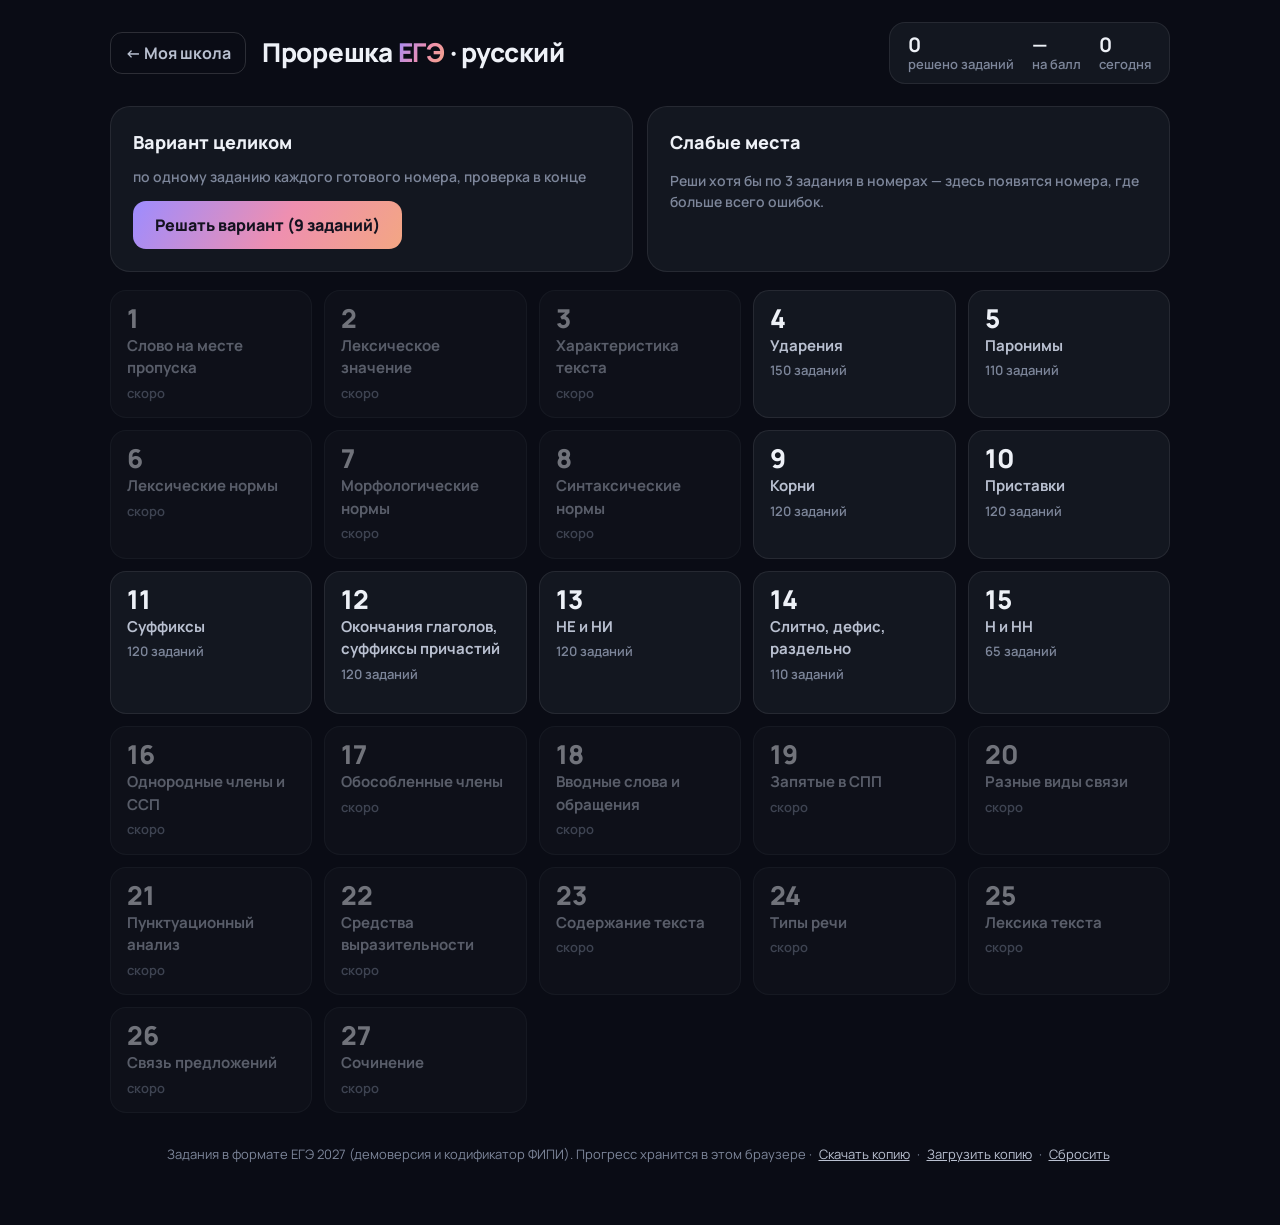
==== proreshka/index.html @ c7ff8497 "Прорешка ЕГЭ по русскому: номера 4, 5, 9–15 в формате 2027, варианты, кнопка в меню Co-Authored-By: " ====
<!doctype html>
<html lang="ru">
<head>
<meta charset="utf-8">
<meta name="viewport" content="width=device-width, initial-scale=1">
<title>Прорешка ЕГЭ — русский язык</title>
<link rel="icon" href="../icon.svg">
<link rel="preconnect" href="https://fonts.googleapis.com">
<link href="https://fonts.googleapis.com/css2?family=Manrope:wght@400;600;700;800&family=Lora:wght@500;600;700&display=swap" rel="stylesheet">
<style>
:root { --bg: #0a0c15; --card: #131720; --card2: #1a1f2b; --card3: #242a38; --line: rgba(255,255,255,.08); --line2: rgba(255,255,255,.14); --text: #eef1f7; --text2: #b9c0d0; --muted: #7d869a; --accent: #9d8cff; --rose: #ee8fb0; --gold: #f3cf7a; --ok: #5fd3a2; --bad: #ef6b6b; --grad: linear-gradient(120deg, #9d8cff, #ee8fb0 55%, #f3a683); --serif: Lora, Georgia, serif; }
* { box-sizing: border-box; }
html, body { margin: 0; background: var(--bg); color: var(--text); }
body { font: 16px/1.5 Manrope, system-ui, 'Segoe UI', sans-serif; min-height: 100vh; }
button, input { font: inherit; color: inherit; }
button { cursor: pointer; }
a { color: inherit; }
.wrap { max-width: 1100px; margin: 0 auto; padding: 22px 20px 60px; }
header { display: flex; align-items: center; gap: 16px; flex-wrap: wrap; margin-bottom: 22px; }
.back { text-decoration: none; color: var(--text2); font-weight: 700; border: 1px solid var(--line2); border-radius: 12px; padding: 8px 14px; }
.back:hover { color: var(--text); border-color: var(--accent); }
h1 { margin: 0; font-size: 26px; font-weight: 800; letter-spacing: -.01em; }
h1 span { background: var(--grad); -webkit-background-clip: text; background-clip: text; color: transparent; }
.hstat { margin-left: auto; display: flex; gap: 18px; background: var(--card); border: 1px solid var(--line); border-radius: 16px; padding: 10px 18px; }
.hstat div { display: flex; flex-direction: column; line-height: 1.2; }
.hstat b { font-size: 20px; } .hstat span { font-size: 13px; color: var(--muted); font-weight: 600; }
.card { background: var(--card); border: 1px solid var(--line); border-radius: 20px; padding: 22px; }
.ct { font-weight: 800; font-size: 18px; margin-bottom: 14px; display: flex; gap: 10px; align-items: baseline; flex-wrap: wrap; }
.ct span { font-weight: 600; font-size: 14px; color: var(--muted); }
.nums { display: grid; grid-template-columns: repeat(auto-fill, minmax(190px, 1fr)); gap: 12px; }
.num { text-align: left; background: var(--card); border: 1px solid var(--line); border-radius: 16px; padding: 14px 16px; display: flex; flex-direction: column; gap: 4px; transition: border-color .15s, transform .15s; }
.num:hover:not(.off) { border-color: var(--accent); transform: translateY(-2px); }
.num .n { font-size: 26px; font-weight: 800; line-height: 1; }
.num .t { font-weight: 700; font-size: 15px; color: var(--text2); }
.num small { color: var(--muted); font-weight: 600; font-size: 13px; }
.num .bar { height: 5px; border-radius: 3px; background: var(--card3); overflow: hidden; margin-top: 6px; display: flex; }
.num .bar i { display: block; height: 100%; }
.num.off { opacity: .45; cursor: default; }
.big { display: flex; gap: 14px; flex-wrap: wrap; margin-bottom: 18px; }
.big .card { flex: 1 1 240px; }
.kpi b { font-size: 30px; font-weight: 800; display: block; } .kpi span { color: var(--muted); font-weight: 600; font-size: 14px; }
.btn { border: 0; background: var(--grad); color: #14121f; padding: 12px 22px; border-radius: 13px; font-weight: 800; font-size: 16px; }
.btn.ghost { background: var(--card2); color: var(--text); border: 1px solid var(--line2); }
.btn.red { background: var(--bad); color: #1a0d0d; }
.btns { display: flex; gap: 10px; flex-wrap: wrap; justify-content: center; margin-top: 18px; }
.btns.l { justify-content: flex-start; margin: 0 0 16px; }
.bank { display: grid; grid-template-columns: repeat(auto-fill, minmax(48px, 1fr)); gap: 6px; }
.bank button { border: 1px solid var(--line2); background: var(--card2); border-radius: 10px; padding: 9px 0; font-weight: 700; font-size: 15px; color: var(--text2); }
.bank button:hover { border-color: var(--accent); }
.bank button.ok { background: rgba(95,211,162,.14); border-color: var(--ok); color: var(--ok); }
.bank button.bad { background: rgba(239,107,107,.14); border-color: var(--bad); color: var(--bad); }
.hint { color: var(--muted); font-size: 14px; font-weight: 600; }
.task { max-width: 760px; margin: 0 auto; }
.prog { display: flex; gap: 4px; margin-bottom: 16px; }
.prog i { flex: 1; height: 6px; border-radius: 3px; background: var(--card3); }
.prog i.done { background: var(--accent); } .prog i.ok { background: var(--ok); } .prog i.bad { background: var(--bad); } .prog i.cur { background: var(--text2); }
.q { font-size: 18px; font-weight: 700; line-height: 1.5; margin: 8px 0 16px; }
.q b.no { display: inline-block; background: var(--grad); color: #14121f; border-radius: 8px; padding: 0 9px; margin-right: 8px; }
.body { font: 500 19px/1.7 var(--serif); margin-bottom: 16px; }
.body p { margin: 0 0 10px; }
.body .gap { font-family: Manrope, sans-serif; font-weight: 800; color: var(--gold); font-size: 15px; }
.opts { display: flex; flex-direction: column; gap: 8px; margin-bottom: 18px; }
.opt { display: flex; gap: 12px; align-items: baseline; text-align: left; padding: 12px 16px; border-radius: 14px; border: 2px solid var(--line2); background: var(--card2); font: 500 19px/1.5 var(--serif); }
.opt .n { font: 800 15px Manrope, sans-serif; color: var(--muted); flex: none; width: 22px; }
.opt.sel { border-color: var(--accent); background: rgba(157,140,255,.13); }
.opt.ok { border-color: var(--ok); background: rgba(95,211,162,.12); }
.opt.miss { border-color: var(--ok); border-style: dashed; }
.opt.bad { border-color: var(--bad); background: rgba(239,107,107,.12); }
.opt .why { display: block; font: 600 14px/1.45 Manrope, sans-serif; margin-top: 4px; color: var(--text2); }
.opt .why.g { color: var(--ok); } .opt .why.r { color: var(--bad); }
.opt.locked { cursor: default; }
.ans { display: flex; gap: 12px; align-items: center; justify-content: center; font-weight: 800; font-size: 18px; flex-wrap: wrap; }
.ans input { width: 240px; max-width: 100%; padding: 11px 16px; border-radius: 13px; border: 2px solid var(--line2); background: var(--card2); font-size: 21px; font-weight: 800; letter-spacing: .1em; text-align: center; text-transform: uppercase; outline: none; }
.ans input:focus { border-color: var(--accent); }
.fb { margin-top: 18px; padding: 14px 18px; border-radius: 14px; font-weight: 700; }
.fb.ok { background: rgba(95,211,162,.12); color: var(--ok); }
.fb.bad { background: rgba(239,107,107,.12); color: var(--bad); }
.fb .ex { color: var(--text2); font-weight: 600; margin-top: 6px; font-size: 15px; line-height: 1.55; }
.u { text-decoration: underline; text-decoration-color: var(--gold); text-underline-offset: 4px; }
.cap { font-weight: 700; letter-spacing: .02em; }
.rev { display: flex; flex-direction: column; gap: 8px; margin: 18px 0; }
.rev div { padding: 10px 14px; border-radius: 12px; border: 1px solid var(--ok); font-size: 15px; display: flex; gap: 10px; flex-wrap: wrap; align-items: baseline; }
.rev div.bad { border-color: var(--bad); background: rgba(239,107,107,.08); }
.rev code { font: 800 16px Manrope, sans-serif; letter-spacing: .06em; }
.rev button { margin-left: auto; border: 1px solid var(--line2); background: var(--card2); border-radius: 9px; padding: 3px 10px; font-weight: 700; font-size: 13px; }
.res { font-size: 56px; font-weight: 800; text-align: center; line-height: 1.1; background: var(--grad); -webkit-background-clip: text; background-clip: text; color: transparent; }
.center { text-align: center; }
.toast { position: fixed; left: 50%; bottom: 24px; transform: translateX(-50%) translateY(80px); background: var(--card3); border: 1px solid var(--line2); padding: 12px 20px; border-radius: 14px; font-weight: 700; transition: transform .25s, opacity .25s; z-index: 9; opacity: 0; }
.toast.on { transform: translateX(-50%); opacity: 1; }
footer { margin-top: 30px; color: var(--muted); font-size: 13px; text-align: center; line-height: 1.7; }
footer button { background: none; border: 0; color: var(--text2); text-decoration: underline; font-size: 13px; padding: 0 4px; }
@media (max-width: 640px) {
  .wrap { padding: 16px 16px 50px; }
  h1 { font-size: 22px; }
  .hstat { margin-left: 0; width: 100%; justify-content: space-around; }
  .nums { grid-template-columns: repeat(2, minmax(0, 1fr)); gap: 8px; }
  .num { padding: 12px; }
  .card { padding: 16px; }
  .body, .opt { font-size: 17px; }
  .q { font-size: 16px; }
}
</style>
</head>
<body>
<div class="wrap">
  <header>
    <a class="back" href="../">← Моя школа</a>
    <h1>Прорешка <span>ЕГЭ</span> · русский</h1>
    <div class="hstat" id="hs"></div>
  </header>
  <main id="app"></main>
  <footer>Задания в формате ЕГЭ 2027 (демоверсия и кодификатор ФИПИ). Прогресс хранится в этом браузере ·
    <button id="exp">Скачать копию</button> · <button id="imp">Загрузить копию</button> · <button id="reset">Сбросить</button>
    <input type="file" id="impf" accept=".json" hidden></footer>
</div>
<div class="toast" id="toast"></div>

<script>
// ---------- реестр номеров: файлы tasks/tNN.js вызывают REG ----------
const NAMES = {
  1: 'Слово на месте пропуска', 2: 'Лексическое значение', 3: 'Характеристика текста', 4: 'Ударения', 5: 'Паронимы',
  6: 'Лексические нормы', 7: 'Морфологические нормы', 8: 'Синтаксические нормы', 9: 'Корни', 10: 'Приставки',
  11: 'Суффиксы', 12: 'Окончания глаголов, суффиксы причастий', 13: 'НЕ и НИ', 14: 'Слитно, дефис, раздельно', 15: 'Н и НН',
  16: 'Однородные члены и ССП', 17: 'Обособленные члены', 18: 'Вводные слова и обращения', 19: 'Запятые в СПП',
  20: 'Разные виды связи', 21: 'Пунктуационный анализ', 22: 'Средства выразительности', 23: 'Содержание текста',
  24: 'Типы речи', 25: 'Лексика текста', 26: 'Связь предложений', 27: 'Сочинение',
};
const T = {};
function REG(n, def) { T[n] = def; }

// детерминированный генератор: банк одинаковый при каждом запуске
function rng(a) { return () => { a = a + 0x6D2B79F5 | 0; let t = Math.imul(a ^ a >>> 15, 1 | a); t = t + Math.imul(t ^ t >>> 7, 61 | t) ^ t; return ((t ^ t >>> 14) >>> 0) / 4294967296; }; }
const mkShuffle = r => a => { a = a.slice(); for (let i = a.length - 1; i > 0; i--) { const j = Math.floor(r() * (i + 1)); [a[i], a[j]] = [a[j], a[i]]; } return a; };
// раздаёт элементы пула по заданиям так, чтобы каждый встречался примерно поровну и без повторов внутри задания
function dealer(pool, r, key = x => x) {
  const sh = mkShuffle(r), q = [];
  return (n, ok = () => true) => { const out = []; let guard = 0; while (out.length < n && guard++ < 50) { if (q.length < n * 3) q.push(...sh(pool)); const i = q.findIndex(x => ok(x, out) && !out.some(y => key(y) === key(x))); if (i < 0) { q.push(...sh(pool)); continue; } out.push(q.splice(i, 1)[0]); } return out; };
}

// №9–12: ряды слов с пропуском. Верный ряд — во всех словах одна и та же буква.
// data: { буква: 'слово1; слово2; …' }, groups — какие буквы путают между собой (из них строятся ряды)
function rowsGen({ seed, data, len, n, q, groups }) {
  const byL = {};
  Object.entries(data).forEach(([l, s]) => { byL[l] = s.split(';').map(w => w.trim()).filter(Boolean).map(w => ({ w, l })); });
  const r = rng(seed), sh = mkShuffle(r), deal = {};
  Object.keys(byL).forEach(l => deal[l] = dealer(byL[l], r, x => x.w));
  const gs = (groups || [Object.keys(byL)]).map(g => g.filter(l => byL[l] && byL[l].length >= len + 2)).filter(g => g.length >= 2);
  const pick = (l, used) => deal[l](1, x => !used.has(x.w))[0] || byL[l].find(x => !used.has(x.w)) || byL[l][0];
  const show = w => w.replace(/\.\./g, '<span class="gap">..</span>');
  const fill = x => x.w.replace(/\.\./g, `<b>${x.l}</b>`);
  const out = [];
  for (let k = 0; k < n; k++) {
    const nOk = [1, 2, 2, 3, 3, 4][Math.floor(r() * 6)], okSet = new Set(sh([0, 1, 2, 3, 4]).slice(0, nOk)), used = new Set(), order = sh(gs);
    const rows = [0, 1, 2, 3, 4].map(j => {
      const g = order[j % order.length];
      let ls;
      if (okSet.has(j)) { const l = g[Math.floor(r() * g.length)]; ls = Array(len).fill(l); }
      else { const two = sh(g).slice(0, 2); ls = sh([...two, ...Array.from({ length: len - 2 }, () => g[Math.floor(r() * g.length)])]); }
      const ws = ls.map(l => { const x = pick(l, used); used.add(x.w); return x; });
      return { h: ws.map(x => show(x.w)).join(', '), ok: okSet.has(j), why: ws.map(fill).join(', ') };
    });
    out.push({ q, opts: rows });
  }
  return out;
}

// ---------- состояние ----------
const KEY = 'proreshka-v1';
const $ = s => document.querySelector(s), $$ = s => [...document.querySelectorAll(s)];
const today = () => { const d = new Date(); d.setMinutes(d.getMinutes() - d.getTimezoneOffset()); return d.toISOString().slice(0, 10); };
const plural = (n, a, b, c) => { const m = Math.abs(n) % 100, k = m % 10; return m > 10 && m < 20 ? c : k === 1 ? a : k > 1 && k < 5 ? b : c; };
const norm = s => Object.assign({ d: {}, vars: [], days: {} }, s);
function load() { try { const s = JSON.parse(localStorage.getItem(KEY)); if (s && s.d) return norm(s); } catch (e) { } return norm({}); }
let S = load();
const save = () => { try { localStorage.setItem(KEY, JSON.stringify(S)); } catch (e) { } };
function toast(t) { const el = $('#toast'); el.textContent = t; el.classList.add('on'); clearTimeout(toast.t); toast.t = setTimeout(() => el.classList.remove('on'), 2200); }

const BANKS = {};
const bank = n => BANKS[n] || (BANKS[n] = T[n].gen());
const rec = n => S.d[n] || (S.d[n] = {});
function numStat(n) { const r = S.d[n] || {}, v = Object.values(r); return { solved: v.length, ok: v.filter(x => x.ok).length }; }

// ---------- проверка ответа ----------
const clean = s => String(s).toLowerCase().replace(/ё/g, 'е').replace(/[\s,.;]/g, '');
const ansOf = t => t.ans != null ? String(t.ans) : t.opts.map((o, i) => o.ok ? i + 1 : '').join('');
function isRight(t, a) {
  if (t.kind === 'word') return [t.ans, ...(t.alt || [])].some(x => clean(x) === clean(a));
  if (t.kind === 'seq') return clean(a) === clean(ansOf(t));
  const set = x => [...new Set(clean(x).split(''))].sort().join('');
  return !!clean(a) && set(a) === set(ansOf(t));
}

function renderHs() {
  const all = Object.keys(T).map(numStat), solved = all.reduce((s, x) => s + x.solved, 0), ok = all.reduce((s, x) => s + x.ok, 0);
  const td = S.days[today()] || 0;
  $('#hs').innerHTML = `<div><b>${solved}</b><span>решено заданий</span></div><div><b>${solved ? Math.round(ok / solved * 100) + '%' : '—'}</b><span>на балл</span></div><div><b>${td}</b><span>сегодня</span></div>`;
}

// ---------- главная: 27 номеров ----------
function drawHome() {
  const ready = Object.keys(T).map(Number), lastVar = S.vars[S.vars.length - 1];
  $('#app').innerHTML = `<div class="big">
      <div class="card"><div class="ct">Вариант целиком <span>по одному заданию каждого готового номера, проверка в конце</span></div>
        <div class="btns l" style="margin:0"><button class="btn" data-go="var">Решать вариант (${ready.length} ${plural(ready.length, 'задание', 'задания', 'заданий')})</button></div>
        ${lastVar ? `<div class="hint" style="margin-top:10px">Последний: ${lastVar.ok} из ${lastVar.n} · ${new Date(lastVar.d + 'T12:00').toLocaleDateString('ru')}</div>` : ''}</div>
      <div class="card"><div class="ct">Слабые места</div>${weakest()}</div>
    </div>
    <div class="nums">${Object.keys(NAMES).map(Number).map(n => {
      if (!T[n]) return `<div class="num off"><span class="n">${n}</span><span class="t">${NAMES[n]}</span><small>скоро</small></div>`;
      const st = numStat(n), N = bank(n).length;
      return `<button class="num" data-go="t${n}"><span class="n">${n}</span><span class="t">${NAMES[n]}</span><small>${st.solved ? `${st.solved} из ${N} · ${Math.round(st.ok / st.solved * 100)}% на балл` : `${N} ${plural(N, 'задание', 'задания', 'заданий')}`}</small>
        <span class="bar"><i style="width:${st.ok / N * 100}%;background:var(--ok)"></i><i style="width:${(st.solved - st.ok) / N * 100}%;background:var(--bad)"></i></span></button>`;
    }).join('')}</div>`;
}
function weakest() {
  const w = Object.keys(T).map(n => ({ n, ...numStat(n) })).filter(x => x.solved >= 3).sort((a, b) => a.ok / a.solved - b.ok / b.solved).slice(0, 3);
  if (!w.length) return '<div class="hint">Реши хотя бы по 3 задания в номерах — здесь появятся номера, где больше всего ошибок.</div>';
  return w.map(x => `<div style="display:flex;justify-content:space-between;gap:10px;margin-bottom:6px"><a href="#t${x.n}" style="font-weight:700;text-decoration:none">№${x.n} · ${NAMES[x.n]}</a><b style="color:${x.ok / x.solved < .7 ? 'var(--bad)' : 'var(--ok)'}">${Math.round(x.ok / x.solved * 100)}%</b></div>`).join('');
}

// ---------- банк номера ----------
function drawBank(n) {
  const B = bank(n), r = S.d[n] || {}, st = numStat(n);
  $('#app').innerHTML = `<div class="big">
      <div class="card kpi"><b>${st.solved} / ${B.length}</b><span>прорешано в №${n}</span></div>
      <div class="card kpi"><b>${st.ok}</b><span>на балл${st.solved ? ' · ' + Math.round(st.ok / st.solved * 100) + '%' : ''}</span></div>
      <div class="card kpi"><b>${st.solved - st.ok}</b><span>с ошибкой — перерешай</span></div></div>
    <div class="card"><div class="ct">№${n}. ${NAMES[n]} <span>${T[n].note || 'нажми на номер — откроется задание'}</span></div>
      <div class="btns l"><button class="btn" data-act="next">${st.solved < B.length ? 'Решать нерешённые подряд' : 'Всё решено — пройти заново'}</button>${st.solved - st.ok ? `<button class="btn red" data-act="redo">Перерешать ошибки (${st.solved - st.ok})</button>` : ''}<button class="btn ghost" data-go="">← Все номера</button></div>
      <div class="bank">${B.map((_, i) => { const x = r[i + 1]; return `<button class="${x ? (x.ok ? 'ok' : 'bad') : ''}" data-task="${i + 1}">${i + 1}</button>`; }).join('')}</div></div>`;
}

// ---------- решение: серия заданий (из банка или вариант) ----------
let P = null;
function startRun(items, mode) { if (!items.length) return toast('Нечего решать'); P = { items, mode, i: 0, sel: new Set(), done: false, res: [], ans: [] }; drawTask(); }
const cur = () => P.items[P.i];
function drawTask() {
  if (P.i >= P.items.length) return drawEnd();
  const { n, k } = cur(), t = bank(n)[k - 1], prev = (S.d[n] || {})[k], isVar = P.mode === 'var';
  const opts = t.opts ? `<div class="opts">${t.opts.map((o, i) => {
    let c = P.sel.has(i + 1) ? 'sel' : '', why = '';
    if (P.done) { const s = P.sel.has(i + 1); c = (o.ok && s ? 'ok' : o.ok ? 'miss' : s ? 'bad' : '') + ' locked'; if (o.why) why = `<span class="why ${o.ok ? 'g' : 'r'}">${o.why}</span>`; }
    return `<button class="opt ${c}" data-o="${i + 1}"><span class="n">${i + 1})</span><span>${o.h}${why}</span></button>`; }).join('')}</div>` : '';
  const a = P.ans[P.i] ?? [...P.sel].sort().join('');
  $('#app').innerHTML = `<div class="card task">
    ${P.items.length > 1 ? `<div class="prog">${P.items.map((_, i) => `<i class="${i < P.i ? (isVar ? 'done' : P.res[i] ? 'ok' : 'bad') : i === P.i ? 'cur' : ''}"></i>`).join('')}</div>` : ''}
    <div class="hint">${isVar ? `Вариант · задание ${P.i + 1} из ${P.items.length}` : `№${n} · задание ${k} из ${bank(n).length}`}${prev && !P.done && !isVar ? (prev.ok ? ' · раньше решено верно' : ' · раньше была ошибка') : ''}</div>
    <div class="q"><b class="no">${n}</b>${t.q}</div>
    ${t.body ? `<div class="body">${t.body}</div>` : ''}${opts}
    <div class="ans">Ответ: <input id="ai" autocomplete="off" spellcheck="false" ${t.kind === 'word' ? '' : 'inputmode="numeric"'} value="${a}" ${P.done ? 'disabled' : ''}></div>
    ${P.done ? `<div class="fb ${P.res[P.i] ? 'ok' : 'bad'}">${P.res[P.i] ? 'Верно — балл!' : `Неверно. Правильный ответ: ${ansText(t)}`}${t.why ? `<div class="ex">${t.why}</div>` : ''}</div>
      <div class="btns"><button class="btn" id="nx">${P.i + 1 < P.items.length ? 'Дальше →' : 'Готово'}</button><button class="btn ghost" data-go="t${n}">К банку №${n}</button></div>`
      : `<div class="btns"><button class="btn" id="ck">${isVar ? (P.i + 1 < P.items.length ? 'Ответить →' : 'Завершить вариант') : 'Проверить'}</button>${isVar && P.i ? '<button class="btn ghost" id="pv">← Назад</button>' : ''}</div>
      <div class="hint center" style="margin-top:10px">${t.opts ? 'нажимай на варианты или вводи цифры · ' : ''}Enter — ${isVar ? 'ответить' : 'проверить'}</div>`}</div>`;
  if (!P.done && !t.opts) $('#ai').focus();
}
const ansText = t => t.kind === 'word' ? [t.ans, ...(t.alt || [])].map(x => x.toUpperCase()).join(' или ') : ansOf(t);
function check() {
  const { n, k } = cur(), t = bank(n)[k - 1], a = $('#ai').value.trim();
  if (!a && !confirm('Ответ пустой. Засчитать как пропуск?')) return;
  const ok = isRight(t, a), prev = rec(n)[k];
  rec(n)[k] = { ok: ok ? 1 : 0, a, c: (prev ? prev.c : 0) + 1, d: today() };
  S.days[today()] = (S.days[today()] || 0) + 1;
  P.res[P.i] = ok; P.ans[P.i] = a; save(); renderHs();
  if (P.mode === 'var') { P.i++; P.sel = new Set(); drawTask(); } else { P.done = true; drawTask(); }
}
function next() { P.i++; P.sel = new Set(); P.done = false; P.items.length === 1 ? go('t' + cur0().n) : drawTask(); }
const cur0 = () => P.items[0];
function drawEnd() {
  const ok = P.res.filter(Boolean).length, n = P.items.length;
  if (P.mode === 'var' && !P.saved) { S.vars.push({ d: today(), ok, n }); P.saved = 1; save(); }
  $('#app').innerHTML = `<div class="card task"><div class="hint center">${P.mode === 'var' ? 'Вариант решён' : 'Серия решена'}</div><div class="res">${ok} / ${n}</div>
    <div class="hint center" style="margin-top:6px">${ok === n ? 'Всё на балл 🎉' : 'Нажми «разбор», чтобы открыть задание с объяснением'}</div>
    <div class="rev">${P.items.map(({ n, k }, i) => { const t = bank(n)[k - 1]; return `<div class="${P.res[i] ? '' : 'bad'}"><b>№${n}</b> твой ответ: <code>${P.ans[i] || '—'}</code>${P.res[i] ? ' ✓' : ` · верный: <code>${ansText(t)}</code>`}<button data-rv="${i}">разбор</button></div>`; }).join('')}</div>
    <div class="btns">${P.mode === 'var' ? '<button class="btn" data-go="var">Новый вариант</button>' : ''}<button class="btn ghost" data-go="">Все номера</button></div></div>`;
}
// разбор задания из итогов варианта
function review(i) { const it = P.items[i]; const keep = P; P = { items: [it], mode: 'rev', i: 0, sel: new Set([...(keep.ans[i] || '')].map(Number).filter(Boolean)), done: true, res: [keep.res[i]], ans: [keep.ans[i] || ''], back: keep }; drawTask(); $('#nx').textContent = '← К итогам'; }

function startVar() {
  const r = Math.random, items = Object.keys(T).map(Number).sort((a, b) => a - b).map(n => { const B = bank(n), r0 = S.d[n] || {}, fresh = B.map((_, i) => i + 1).filter(k => !r0[k]); const pool = fresh.length ? fresh : B.map((_, i) => i + 1); return { n, k: pool[Math.floor(r() * pool.length)] }; });
  startRun(items, 'var');
}

// ---------- навигация ----------
function go(h) { location.hash = h; if (('#' + h) === location.hash) route(); }
function route() {
  const h = location.hash.slice(1); P = null;
  if (h === 'var') startVar();
  else if (/^t\d+$/.test(h) && T[h.slice(1)]) drawBank(+h.slice(1));
  else drawHome();
  renderHs(); window.scrollTo(0, 0);
}
window.addEventListener('hashchange', route);
$('#app').addEventListener('click', e => {
  const b = e.target.closest('button,[data-go]'); if (!b) return;
  if (b.dataset.go != null) { if (location.hash.slice(1) === b.dataset.go) route(); else location.hash = b.dataset.go; return; }
  const n = +location.hash.slice(2);
  if (b.dataset.task) startRun([{ n, k: +b.dataset.task }], 'bank');
  if (b.dataset.act === 'next') { const B = bank(n), r = S.d[n] || {}, u = B.map((_, i) => i + 1).filter(k => !r[k]); startRun((u.length ? u : B.map((_, i) => i + 1)).map(k => ({ n, k })), 'bank'); }
  if (b.dataset.act === 'redo') startRun(Object.keys(S.d[n] || {}).filter(k => !S.d[n][k].ok).map(Number).sort((a, c) => a - c).map(k => ({ n, k })), 'bank');
  if (b.dataset.o && P && !P.done) { const o = +b.dataset.o; P.sel.has(o) ? P.sel.delete(o) : P.sel.add(o); P.ans[P.i] = undefined; drawTask(); }
  if (b.id === 'ck') check();
  if (b.id === 'pv') { P.i--; P.sel = new Set([...(P.ans[P.i] || '')].map(Number).filter(Boolean)); P.ans[P.i] = P.ans[P.i]; drawTask(); }
  if (b.id === 'nx') { if (P.mode === 'rev') { P = P.back; drawEnd(); } else next(); }
  if (b.dataset.rv) review(+b.dataset.rv);
});
$('#app').addEventListener('input', e => {
  if (e.target.id !== 'ai' || !P || P.done) return;
  const t = bank(cur().n)[cur().k - 1];
  if (t.opts) { P.sel = new Set([...e.target.value].map(Number).filter(x => x >= 1 && x <= t.opts.length)); $$('.opt').forEach(el => el.classList.toggle('sel', P.sel.has(+el.dataset.o))); }
  P.ans[P.i] = e.target.value;
});
document.addEventListener('keydown', e => {
  if (e.key !== 'Enter') return;
  if ($('#ck')) { e.preventDefault(); check(); } else if ($('#nx')) { e.preventDefault(); $('#nx').click(); }
});
$('#reset').onclick = () => { if (confirm('Сбросить весь прогресс прорешки?')) { S = norm({}); save(); route(); toast('Прогресс сброшен'); } };
$('#exp').onclick = () => { const a = document.createElement('a'); a.href = URL.createObjectURL(new Blob([JSON.stringify(S)], { type: 'application/json' })); a.download = `proreshka-${today()}.json`; a.click(); toast('Копия скачана'); };
$('#imp').onclick = () => $('#impf').click();
$('#impf').onchange = e => { const f = e.target.files[0]; if (!f) return; f.text().then(t => { try { const s = JSON.parse(t); if (!s.d) throw 0; S = norm(s); save(); route(); toast('Прогресс загружен'); } catch (er) { toast('Это не файл прорешки'); } }); e.target.value = ''; };
</script>
<script src="tasks/t04.js"></script>
<script src="tasks/t05.js"></script>
<script src="tasks/t09.js"></script>
<script src="tasks/t10.js"></script>
<script src="tasks/t11.js"></script>
<script src="tasks/t12.js"></script>
<script src="tasks/t13.js"></script>
<script src="tasks/t14.js"></script>
<script src="tasks/t15.js"></script>
<script>route();</script>
</body>
</html>
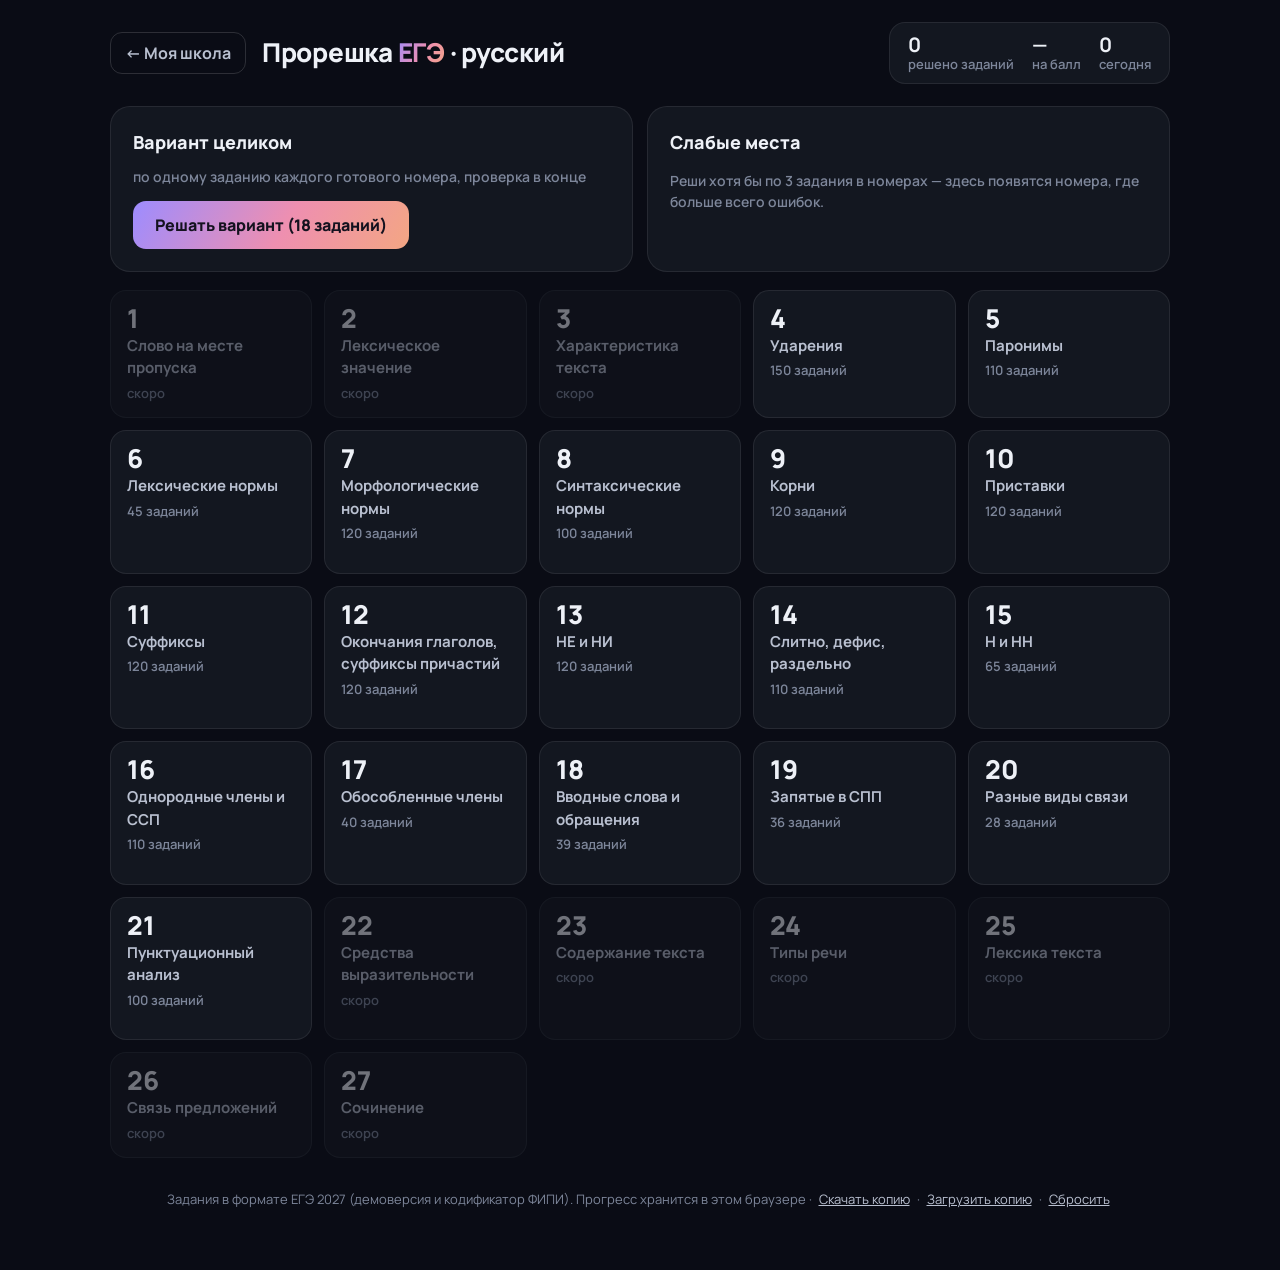
==== commit 3e0e48f2: "Прорешка: номера 6–8 и 16–21, баллы как на ЕГЭ (8 и 22 — до 2 баллов), первичные баллы варианта Co-A" ====
--- a/proreshka/index.html
+++ b/proreshka/index.html
@@ -59,6 +59,11 @@
 .body { font: 500 19px/1.7 var(--serif); margin-bottom: 16px; }
 .body p { margin: 0 0 10px; }
 .body .gap { font-family: Manrope, sans-serif; font-weight: 800; color: var(--gold); font-size: 15px; }
+.m8 { display: grid; grid-template-columns: 1fr 1.4fr; gap: 22px; font-size: 17px; line-height: 1.5; }
+.m8 > div:first-child { font: 600 15px/1.5 Manrope, sans-serif; color: var(--text2); }
+.m8 p { margin: 0 0 9px; }
+.tlist p { margin: 0 0 8px; }
+.tlist b { font-family: Manrope, sans-serif; color: var(--gold); margin-right: 4px; }
 .opts { display: flex; flex-direction: column; gap: 8px; margin-bottom: 18px; }
 .opt { display: flex; gap: 12px; align-items: baseline; text-align: left; padding: 12px 16px; border-radius: 14px; border: 2px solid var(--line2); background: var(--card2); font: 500 19px/1.5 var(--serif); }
 .opt .n { font: 800 15px Manrope, sans-serif; color: var(--muted); flex: none; width: 22px; }
@@ -98,6 +103,7 @@
   .card { padding: 16px; }
   .body, .opt { font-size: 17px; }
   .q { font-size: 16px; }
+  .m8 { grid-template-columns: 1fr; gap: 10px; }
 }
 </style>
 </head>
@@ -164,6 +170,16 @@
   return out;
 }
 
+// №17–20: цифры в предложении. {+} — здесь нужна запятая, {-} — не нужна
+function numGen({ data, q }) {
+  return data.map(s => {
+    let i = 0; const ans = [];
+    const h = s.replace(/\{([+-])\}/g, (m, c) => { i++; if (c === '+') ans.push(i); return `<span class="gap">(${i})</span>`; });
+    const fill = s.replace(/\s*\{\+\}/g, ',').replace(/\s*\{-\}/g, '');
+    return { q, body: `<p>${h}</p>`, ans: ans.join(''), why: 'Правильно: ' + fill };
+  });
+}
+
 // ---------- состояние ----------
 const KEY = 'proreshka-v1';
 const $ = s => document.querySelector(s), $$ = s => [...document.querySelectorAll(s)];
@@ -183,6 +199,15 @@
 // ---------- проверка ответа ----------
 const clean = s => String(s).toLowerCase().replace(/ё/g, 'е').replace(/[\s,.;]/g, '');
 const ansOf = t => t.ans != null ? String(t.ans) : t.opts.map((o, i) => o.ok ? i + 1 : '').join('');
+// баллы как на ЕГЭ: 8 и 22 — до 2 баллов (1 балл, если ошибка в одной-двух позициях), остальные — 1
+const maxOf = t => t.max || 1;
+function score(t, a) {
+  if (maxOf(t) === 1) return isRight(t, a) ? 1 : 0;
+  const e = clean(ansOf(t)), x = clean(a);
+  if (x.length !== e.length) return 0;
+  const miss = [...e].filter((c, i) => x[i] !== c).length;
+  return miss === 0 ? 2 : miss <= 2 ? 1 : 0;
+}
 function isRight(t, a) {
   if (t.kind === 'word') return [t.ans, ...(t.alt || [])].some(x => clean(x) === clean(a));
   if (t.kind === 'seq') return clean(a) === clean(ansOf(t));
@@ -202,7 +227,7 @@
   $('#app').innerHTML = `<div class="big">
       <div class="card"><div class="ct">Вариант целиком <span>по одному заданию каждого готового номера, проверка в конце</span></div>
         <div class="btns l" style="margin:0"><button class="btn" data-go="var">Решать вариант (${ready.length} ${plural(ready.length, 'задание', 'задания', 'заданий')})</button></div>
-        ${lastVar ? `<div class="hint" style="margin-top:10px">Последний: ${lastVar.ok} из ${lastVar.n} · ${new Date(lastVar.d + 'T12:00').toLocaleDateString('ru')}</div>` : ''}</div>
+        ${lastVar ? `<div class="hint" style="margin-top:10px">Последний: ${lastVar.ok} из ${lastVar.n}${lastVar.maxPts ? ` · ${lastVar.pts} из ${lastVar.maxPts} перв. баллов` : ''} · ${new Date(lastVar.d + 'T12:00').toLocaleDateString('ru')}</div>` : ''}</div>
       <div class="card"><div class="ct">Слабые места</div>${weakest()}</div>
     </div>
     <div class="nums">${Object.keys(NAMES).map(Number).map(n => {
@@ -232,7 +257,7 @@
 
 // ---------- решение: серия заданий (из банка или вариант) ----------
 let P = null;
-function startRun(items, mode) { if (!items.length) return toast('Нечего решать'); P = { items, mode, i: 0, sel: new Set(), done: false, res: [], ans: [] }; drawTask(); }
+function startRun(items, mode) { if (!items.length) return toast('Нечего решать'); P = { items, mode, i: 0, sel: new Set(), done: false, res: [], ans: [], pts: [] }; drawTask(); }
 const cur = () => P.items[P.i];
 function drawTask() {
   if (P.i >= P.items.length) return drawEnd();
@@ -248,7 +273,7 @@
     <div class="q"><b class="no">${n}</b>${t.q}</div>
     ${t.body ? `<div class="body">${t.body}</div>` : ''}${opts}
     <div class="ans">Ответ: <input id="ai" autocomplete="off" spellcheck="false" ${t.kind === 'word' ? '' : 'inputmode="numeric"'} value="${a}" ${P.done ? 'disabled' : ''}></div>
-    ${P.done ? `<div class="fb ${P.res[P.i] ? 'ok' : 'bad'}">${P.res[P.i] ? 'Верно — балл!' : `Неверно. Правильный ответ: ${ansText(t)}`}${t.why ? `<div class="ex">${t.why}</div>` : ''}</div>
+    ${P.done ? `<div class="fb ${P.res[P.i] ? 'ok' : 'bad'}">${P.res[P.i] ? (maxOf(t) > 1 ? 'Верно — 2 балла!' : 'Верно — балл!') : `${P.pts[P.i] ? `Частично: 1 балл из 2.` : 'Неверно.'} Правильный ответ: ${ansText(t)}`}${t.why ? `<div class="ex">${t.why}</div>` : ''}</div>
       <div class="btns"><button class="btn" id="nx">${P.i + 1 < P.items.length ? 'Дальше →' : 'Готово'}</button><button class="btn ghost" data-go="t${n}">К банку №${n}</button></div>`
       : `<div class="btns"><button class="btn" id="ck">${isVar ? (P.i + 1 < P.items.length ? 'Ответить →' : 'Завершить вариант') : 'Проверить'}</button>${isVar && P.i ? '<button class="btn ghost" id="pv">← Назад</button>' : ''}</div>
       <div class="hint center" style="margin-top:10px">${t.opts ? 'нажимай на варианты или вводи цифры · ' : ''}Enter — ${isVar ? 'ответить' : 'проверить'}</div>`}</div>`;
@@ -258,8 +283,9 @@
 function check() {
   const { n, k } = cur(), t = bank(n)[k - 1], a = $('#ai').value.trim();
   if (!a && !confirm('Ответ пустой. Засчитать как пропуск?')) return;
-  const ok = isRight(t, a), prev = rec(n)[k];
+  const pts = score(t, a), ok = pts === maxOf(t), prev = rec(n)[k];
   rec(n)[k] = { ok: ok ? 1 : 0, a, c: (prev ? prev.c : 0) + 1, d: today() };
+  P.pts[P.i] = pts;
   S.days[today()] = (S.days[today()] || 0) + 1;
   P.res[P.i] = ok; P.ans[P.i] = a; save(); renderHs();
   if (P.mode === 'var') { P.i++; P.sel = new Set(); drawTask(); } else { P.done = true; drawTask(); }
@@ -268,14 +294,15 @@
 const cur0 = () => P.items[0];
 function drawEnd() {
   const ok = P.res.filter(Boolean).length, n = P.items.length;
-  if (P.mode === 'var' && !P.saved) { S.vars.push({ d: today(), ok, n }); P.saved = 1; save(); }
-  $('#app').innerHTML = `<div class="card task"><div class="hint center">${P.mode === 'var' ? 'Вариант решён' : 'Серия решена'}</div><div class="res">${ok} / ${n}</div>
+  const pts = P.pts.reduce((s, x) => s + (x || 0), 0), maxPts = P.items.reduce((s, { n, k }) => s + maxOf(bank(n)[k - 1]), 0);
+  if (P.mode === 'var' && !P.saved) { S.vars.push({ d: today(), ok, n, pts, maxPts }); P.saved = 1; save(); }
+  $('#app').innerHTML = `<div class="card task"><div class="hint center">${P.mode === 'var' ? 'Вариант решён' : 'Серия решена'}</div><div class="res">${ok} / ${n}</div>${P.mode === 'var' ? `<div class="hint center">первичных баллов: <b style="color:var(--text)">${pts} из ${maxPts}</b> (за часть 1 на ЕГЭ максимум 28)</div>` : ''}
     <div class="hint center" style="margin-top:6px">${ok === n ? 'Всё на балл 🎉' : 'Нажми «разбор», чтобы открыть задание с объяснением'}</div>
     <div class="rev">${P.items.map(({ n, k }, i) => { const t = bank(n)[k - 1]; return `<div class="${P.res[i] ? '' : 'bad'}"><b>№${n}</b> твой ответ: <code>${P.ans[i] || '—'}</code>${P.res[i] ? ' ✓' : ` · верный: <code>${ansText(t)}</code>`}<button data-rv="${i}">разбор</button></div>`; }).join('')}</div>
     <div class="btns">${P.mode === 'var' ? '<button class="btn" data-go="var">Новый вариант</button>' : ''}<button class="btn ghost" data-go="">Все номера</button></div></div>`;
 }
 // разбор задания из итогов варианта
-function review(i) { const it = P.items[i]; const keep = P; P = { items: [it], mode: 'rev', i: 0, sel: new Set([...(keep.ans[i] || '')].map(Number).filter(Boolean)), done: true, res: [keep.res[i]], ans: [keep.ans[i] || ''], back: keep }; drawTask(); $('#nx').textContent = '← К итогам'; }
+function review(i) { const it = P.items[i]; const keep = P; P = { items: [it], mode: 'rev', i: 0, sel: new Set([...(keep.ans[i] || '')].map(Number).filter(Boolean)), done: true, res: [keep.res[i]], ans: [keep.ans[i] || ''], pts: [keep.pts[i]], back: keep }; drawTask(); $('#nx').textContent = '← К итогам'; }
 
 function startVar() {
   const r = Math.random, items = Object.keys(T).map(Number).sort((a, b) => a - b).map(n => { const B = bank(n), r0 = S.d[n] || {}, fresh = B.map((_, i) => i + 1).filter(k => !r0[k]); const pool = fresh.length ? fresh : B.map((_, i) => i + 1); return { n, k: pool[Math.floor(r() * pool.length)] }; });
@@ -322,6 +349,9 @@
 </script>
 <script src="tasks/t04.js"></script>
 <script src="tasks/t05.js"></script>
+<script src="tasks/t06.js"></script>
+<script src="tasks/t07.js"></script>
+<script src="tasks/t08.js"></script>
 <script src="tasks/t09.js"></script>
 <script src="tasks/t10.js"></script>
 <script src="tasks/t11.js"></script>
@@ -329,6 +359,12 @@
 <script src="tasks/t13.js"></script>
 <script src="tasks/t14.js"></script>
 <script src="tasks/t15.js"></script>
+<script src="tasks/t16.js"></script>
+<script src="tasks/t17.js"></script>
+<script src="tasks/t18.js"></script>
+<script src="tasks/t19.js"></script>
+<script src="tasks/t20.js"></script>
+<script src="tasks/t21.js"></script>
 <script>route();</script>
 </body>
 </html>
